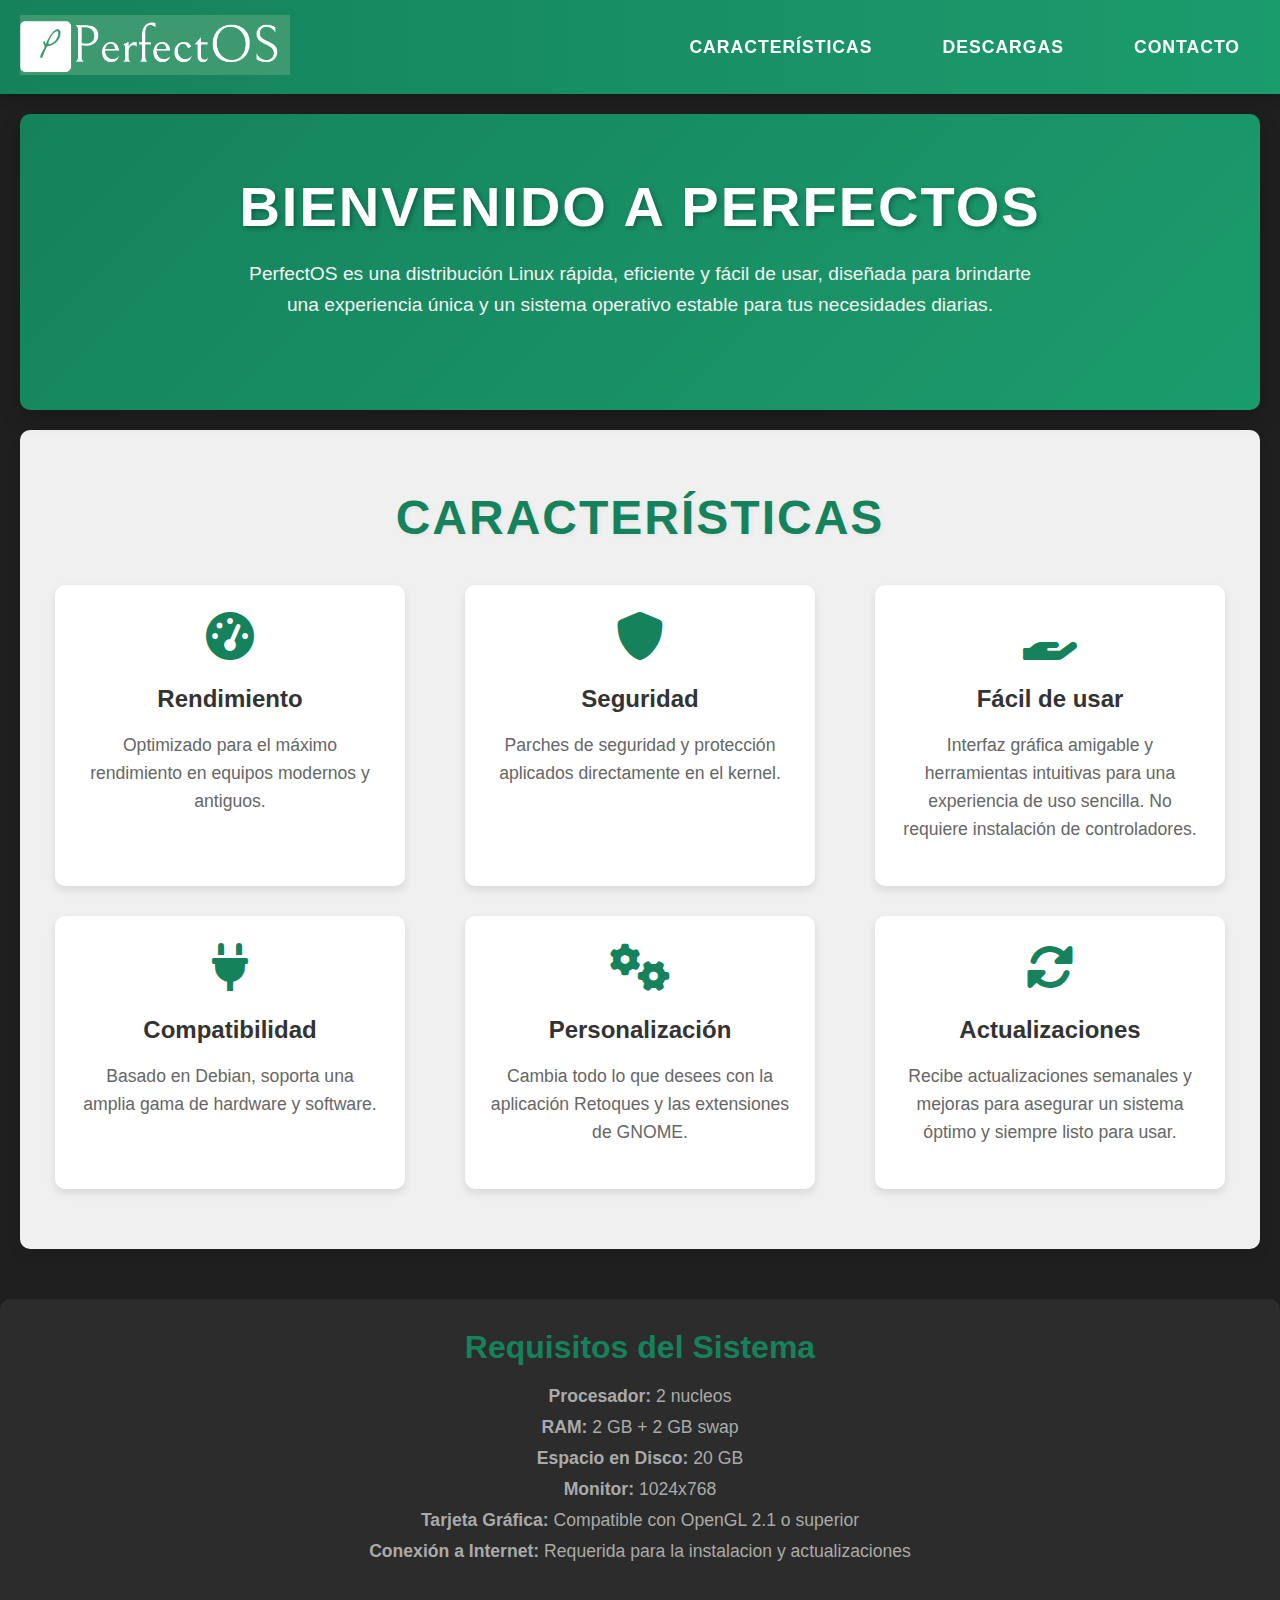
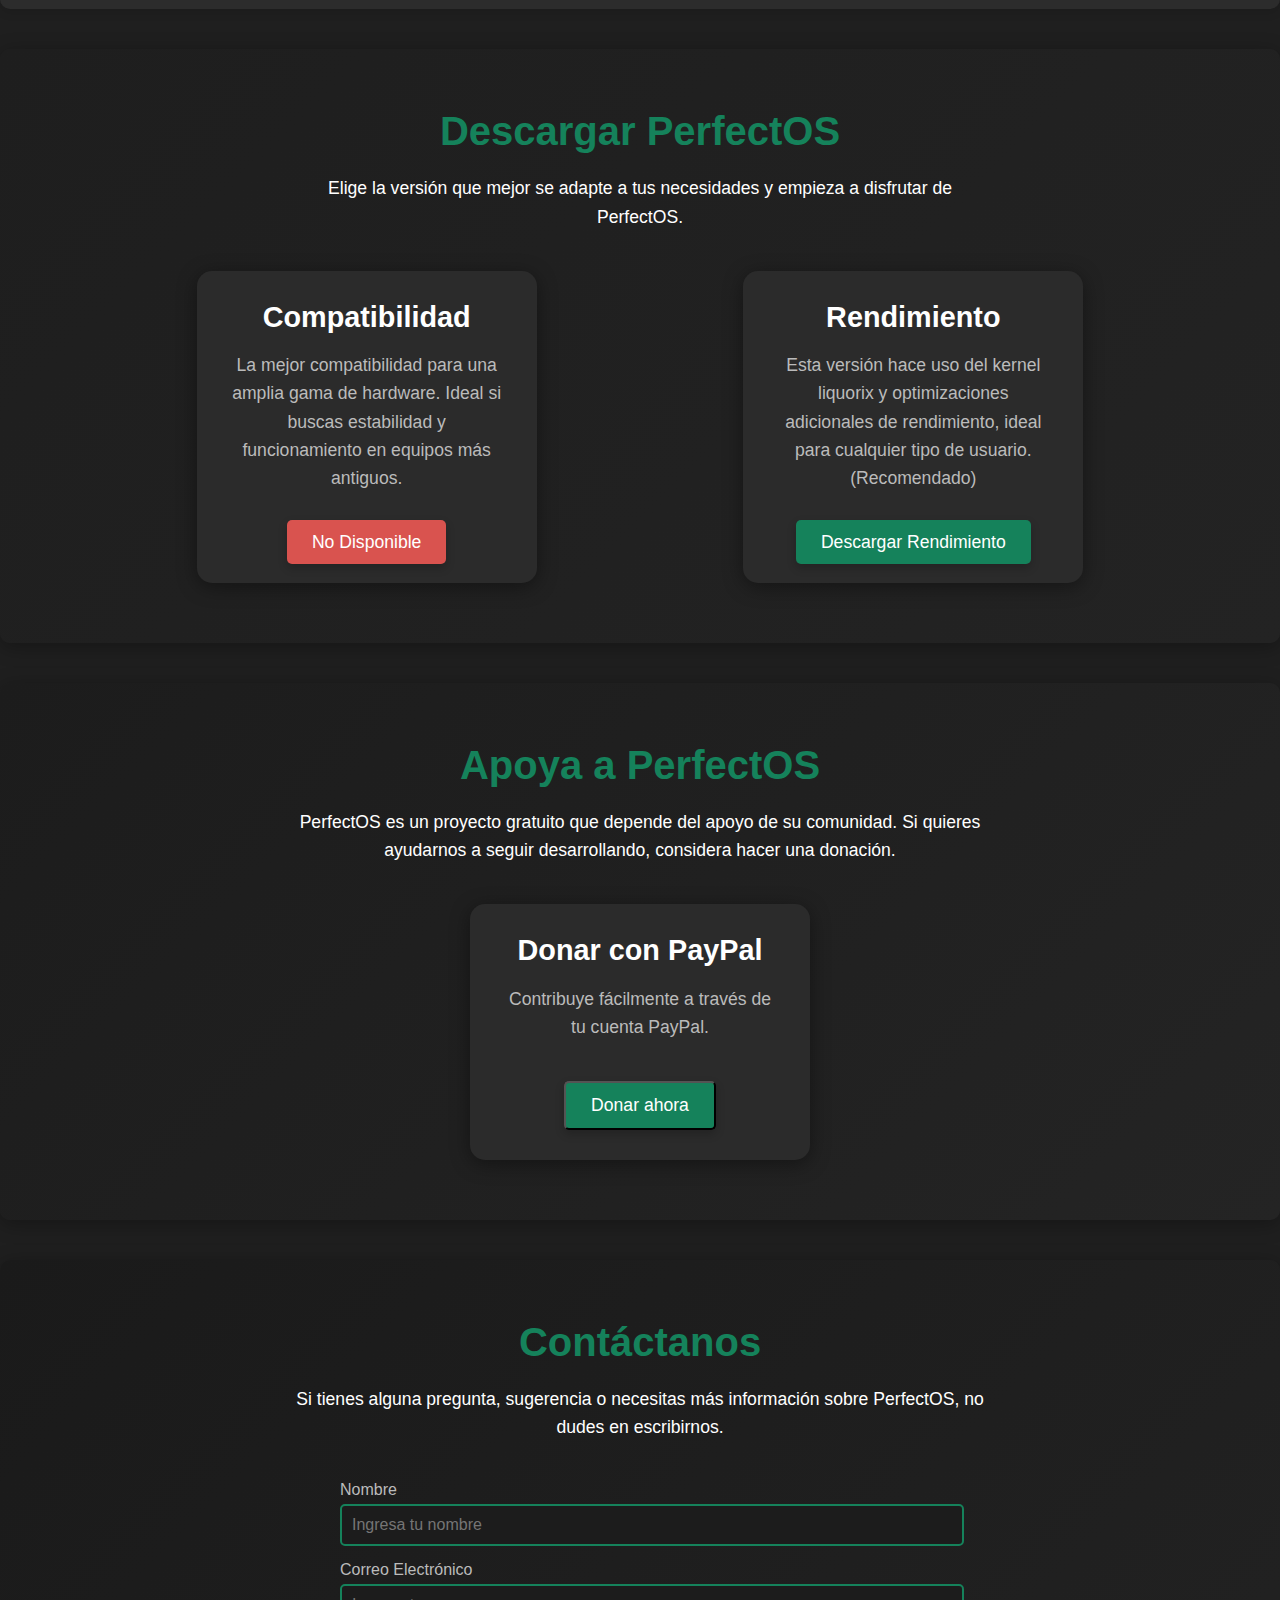
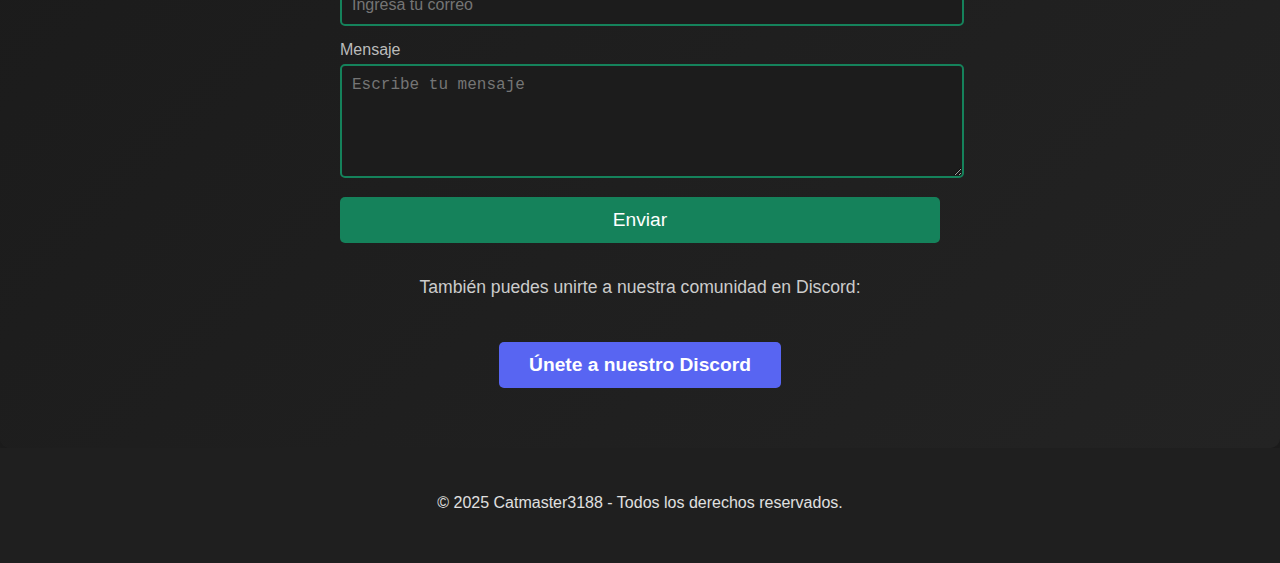
==== index.html @ 62517c88 "Add files via upload" ====
<!DOCTYPE html>
<html lang="es">
<head>
    <meta charset="UTF-8">
    <meta name="viewport" content="width=device-width, initial-scale=1.0">
    <meta name="description" content="PerfectOS, una distribución Linux rápida, eficiente y amigable con el usuario.">
    <title>PerfectOS</title>
    <link rel="stylesheet" href="styles.css"> <!-- Aquí va tu CSS personalizado -->
    <link rel="icon" href="images/logo.png" type="image/png">
    <link rel="stylesheet" href="https://cdnjs.cloudflare.com/ajax/libs/font-awesome/6.0.0-beta3/css/all.min.css">
</head>
<body>
    <header>
        <div class="logo">
            <img src="images/WebLogo.png" alt="Logo PerfectOS">
        </div>
        <nav>
            <ul>
                <li><a href="#caracteristicas">Características</a></li>
                <li><a href="#descargas">Descargas</a></li>
                <li><a href="#contacto">Contacto</a></li>
            </ul>
        </nav>
    </header>    
    
    <!-- Bienvenida -->
    <section id="bienvenida">
        <h1>Bienvenido a PerfectOS</h1>
        <p>PerfectOS es una distribución Linux rápida, eficiente y fácil de usar, diseñada para brindarte una experiencia única y un sistema operativo estable para tus necesidades diarias.</p>
    </section>

    <!-- Sección Características -->
    <section id="caracteristicas">
        <h2>Características</h2>
        <div class="feature-cards">
            <div class="feature-card">
                <div class="feature-icon">
                    <i class="fas fa-tachometer-alt"></i>
                </div>
                <h3>Rendimiento</h3>
                <p>Optimizado para el máximo rendimiento en equipos modernos y antiguos.</p>
            </div>
            <div class="feature-card">
                <div class="feature-icon">
                    <i class="fas fa-shield-alt"></i>
                </div>
                <h3>Seguridad</h3>
                <p>Parches de seguridad y protección aplicados directamente en el kernel.</p>
            </div>
            <div class="feature-card">
                <div class="feature-icon">
                    <i class="fas fa-hand-holding"></i>
                </div>
                <h3>Fácil de usar</h3>
                <p>Interfaz gráfica amigable y herramientas intuitivas para una experiencia de uso sencilla. No requiere instalación de controladores.</p>
            </div>
            <div class="feature-card">
                <div class="feature-icon">
                    <i class="fas fa-plug"></i>
                </div>
                <h3>Compatibilidad</h3>
                <p>Basado en Debian, soporta una amplia gama de hardware y software.</p>
            </div>
            <div class="feature-card">
                <div class="feature-icon">
                    <i class="fas fa-cogs"></i>
                </div>
                <h3>Personalización</h3>
                <p>Cambia todo lo que desees con la aplicación Retoques y las extensiones de GNOME.</p>
            </div>
            <div class="feature-card">
                <div class="feature-icon">
                    <i class="fas fa-sync-alt"></i>
                </div>
                <h3>Actualizaciones</h3>
                <p>Recibe actualizaciones semanales y mejoras para asegurar un sistema óptimo y siempre listo para usar.</p>
            </div>
        </div>
    </section>

    <!-- Especificaciones del Sistema -->
    <section class="system-specs">
        <h3>Requisitos del Sistema</h3>
        <ul>
            <li><strong>Procesador:</strong> 2 nucleos </li>
            <li><strong>RAM:</strong> 2 GB + 2 GB swap</li>
            <li><strong>Espacio en Disco:</strong> 20 GB </li>
            <li><strong>Monitor:</strong> 1024x768 </li>
            <li><strong>Tarjeta Gráfica:</strong> Compatible con OpenGL 2.1 o superior</li>
            <li><strong>Conexión a Internet:</strong> Requerida para la instalacion y actualizaciones</li>
        </ul>
    </section>

    <!-- Descargas -->
    <section id="descargas">
        <h2>Descargar PerfectOS</h2>
        <p>Elige la versión que mejor se adapte a tus necesidades y empieza a disfrutar de PerfectOS.</p>
        
        <div class="download-versions">
            <div class="download-card">
                <h3>Compatibilidad</h3>
                <p>La mejor compatibilidad para una amplia gama de hardware. Ideal si buscas estabilidad y funcionamiento en equipos más antiguos.</p>
                <a href="#" class="btn-download not-available">No Disponible</a>
            </div>
            
            <div class="download-card">
                <h3>Rendimiento</h3>
                <p>Esta versión hace uso del kernel liquorix y optimizaciones adicionales de rendimiento, ideal para cualquier tipo de usuario. (Recomendado)</p>
                <a href="https://www.mediafire.com/file/pmlpqith1m47rfa/PerfectSystemBook_amd64_2024-09-03_1111.iso/file" class="btn-download">Descargar Rendimiento</a>
            </div>
        </div>
    </section>

    <!-- Sección de Donaciones -->
    <section id="donaciones">
        <h2>Apoya a PerfectOS</h2>
        <p>PerfectOS es un proyecto gratuito que depende del apoyo de su comunidad. Si quieres ayudarnos a seguir desarrollando, considera hacer una donación.</p>
        
        <div class="donation-options">
            <div class="donation-card">
                <h3>Donar con PayPal</h3>
                <p>Contribuye fácilmente a través de tu cuenta PayPal.</p>
                <!-- Botón de donación de PayPal -->
                <form action="https://www.paypal.com/donate" method="post" target="_top">
                    <input type="hidden" name="business" value="trujillomayajuanfelipe@gmail.com"> <!-- Reemplaza con tu correo de PayPal -->
                    <input type="hidden" name="item_name" value="Donación para PerfectOS">
                    <input type="hidden" name="currency_code" value="USD">
                    <input type="submit" value="Donar ahora" class="btn-donate">
                </form>
            </div>
        </div>
    </section>

    <!-- Sección de Contacto -->
    <section id="contacto">
        <h2>Contáctanos</h2>
        <p>Si tienes alguna pregunta, sugerencia o necesitas más información sobre PerfectOS, no dudes en escribirnos.</p>
        
        <!-- Formulario de contacto -->
        <div class="contact-form">
            <form id="contactForm" action="enviar_correo.php" method="POST">
                <div class="form-group">
                    <label for="name">Nombre</label>
                    <input type="text" id="name" name="name" placeholder="Ingresa tu nombre" required>
                </div>
                <div class="form-group">
                    <label for="email">Correo Electrónico</label>
                    <input type="email" id="email" name="email" placeholder="Ingresa tu correo" required>
                </div>
                <div class="form-group">
                    <label for="message">Mensaje</label>
                    <textarea id="message" name="message" placeholder="Escribe tu mensaje" rows="5" required></textarea>
                </div>
                <button type="submit" class="btn-submit">Enviar</button>
            </form>
        </div>

        <!-- Invitación al Discord -->
        <div class="discord-invite">
            <p>También puedes unirte a nuestra comunidad en Discord:</p>
            <a href="https://discord.gg/BYG88wMrNF" class="btn-discord" target="_blank">Únete a nuestro Discord</a>
        </div>
    </section>

    <!-- Footer -->
    <footer>
        <p>&copy; 2025 Catmaster3188 - Todos los derechos reservados.</p>
    </footer>
</body>
</html>
---- styles.css ----
/* General */
body {
    font-family: 'Arial', sans-serif;
    margin: 0;
    padding: 0;
    background-color: #1f1f1f;
    color: #e0e0e0;
}

a {
    text-decoration: none;
    color: #00b140;
}

h1, h2, h3 {
    margin: 0;
    padding: 0;
}

/* Header */
header {
    background: linear-gradient(90deg, #15825b, #1b9c6d); /* Degradado usando el color del logo */
    padding: 15px 20px;
    display: flex;
    justify-content: space-between;
    align-items: center;
    box-shadow: 0 4px 10px rgba(0, 0, 0, 0.2);
    position: sticky;
    top: 0;
    z-index: 1000;
}

header .logo img {
    height: 60px;
    transition: transform 0.3s ease;
}

header .logo img:hover {
    transform: scale(1.1); /* Efecto al pasar el mouse sobre el logo */
}

nav ul {
    list-style: none;
    display: flex;
    align-items: center;
    margin: 0;
    padding: 0;
}

nav ul li {
    margin-left: 30px;
    position: relative;
}

nav ul li a {
    font-size: 1.1em;
    font-weight: bold;
    color: white;
    padding: 10px 20px;
    border-radius: 5px;
    text-transform: uppercase;
    letter-spacing: 1px;
    transition: all 0.3s ease;
    display: inline-block;
}

/* Efecto hover para los enlaces */
nav ul li a:hover {
    background-color: #ffffff;
    color: #15825b; /* Color verde del logo */
    box-shadow: 0 4px 8px rgba(0, 0, 0, 0.2);
    transform: translateY(-3px);
}

/* Efecto active para los enlaces */
nav ul li a.active {
    background-color: #1b9c6d;
    color: white;
    box-shadow: 0 4px 8px rgba(0, 0, 0, 0.2);
    transform: translateY(-3px);
}

/* Menú desplegable (si es necesario) */
nav ul li:hover .dropdown-menu {
    display: block;
}

/* Estilos del menú desplegable */
nav ul li .dropdown-menu {
    display: none;
    position: absolute;
    top: 100%;
    left: 0;
    background-color: #232323;
    min-width: 150px;
    border-radius: 5px;
    box-shadow: 0 4px 8px rgba(0, 0, 0, 0.2);
    padding: 10px;
    z-index: 999;
}

nav ul li .dropdown-menu a {
    display: block;
    color: white;
    padding: 10px;
    font-size: 1em;
    border-radius: 5px;
    transition: all 0.3s ease;
}

nav ul li .dropdown-menu a:hover {
    background-color: #15825b; /* Color verde del logo */
    color: white;
}

/* Agregar un efecto de transición a todo el header */
header {
    transition: all 0.3s ease;
}

/* Al hacer scroll, el header puede cambiar de color */
body.scrolled header {
    background: linear-gradient(90deg, #15825b, #1b9c6d); /* Colores complementarios */
}


/* Sección Bienvenida */
#bienvenida {
    background: linear-gradient(135deg, #15825b, #1b9c6d); /* Fondo degradado con el verde del logo */
    color: white;
    padding: 60px 20px;
    text-align: center;
    border-radius: 10px;
    box-shadow: 0 8px 20px rgba(0, 0, 0, 0.2);
    margin: 20px auto;
    max-width: 1200px;
    position: relative;
}

#bienvenida::before {
    content: "";
    position: absolute;
    top: 0;
    left: 0;
    right: 0;
    bottom: 0;
    background-image: url('images/welcome-bg.jpg'); /* Asegúrate de tener una imagen atractiva de fondo */
    background-size: cover;
    background-position: center;
    filter: blur(8px);
    border-radius: 10px;
    z-index: -1;
}

#bienvenida h1 {
    font-size: 3.5em;
    font-weight: 700;
    margin-bottom: 20px;
    letter-spacing: 2px;
    text-transform: uppercase;
    color: #ffffff;
    text-shadow: 2px 2px 5px rgba(0, 0, 0, 0.3);
}

#bienvenida p {
    font-size: 1.2em;
    line-height: 1.6;
    max-width: 800px;
    margin: 0 auto;
    color: #f4f4f4;
    margin-bottom: 30px;
}

#bienvenida .btn-download {
    padding: 15px 30px;
    font-size: 1.2em;
    font-weight: bold;
    color: white;
    background-color: #15825b; /* Verde acorde con el logo */
    border: none;
    border-radius: 50px;
    text-transform: uppercase;
    letter-spacing: 1px;
    cursor: pointer;
    transition: all 0.3s ease;
    box-shadow: 0 6px 15px rgba(0, 0, 0, 0.1);
    text-decoration: none;
}

#bienvenida .btn-download:hover {
    background-color: #1b9c6d; /* Cambio de color en el hover */
    transform: translateY(-5px);
    box-shadow: 0 8px 20px rgba(0, 0, 0, 0.2);
}

#bienvenida .btn-download:active {
    background-color: #15825b;
    transform: translateY(2px);
    box-shadow: none;
}


/* Sección Características */
#caracteristicas {
    background-color: #f0f0f0; /* Fondo más suave y claro */
    padding: 60px 20px;
    text-align: center;
    border-radius: 10px;
    box-shadow: 0 6px 12px rgba(0, 0, 0, 0.1); /* Sombra más suave */
    margin: 20px auto;
    max-width: 1200px;
}

#caracteristicas h2 {
    font-size: 3em;
    font-weight: 700;
    margin-bottom: 40px;
    color: #15825b; /* Color del logo (verde) */
    text-transform: uppercase;
    letter-spacing: 2px;
    text-shadow: 2px 2px 5px rgba(0, 0, 0, 0.05); /* Sombra sutil */
}

/* Contenedor de las tarjetas */
.feature-cards {
    display: grid;
    grid-template-columns: repeat(auto-fill, minmax(280px, 1fr));
    gap: 30px;
    justify-items: center;
}

/* Estilo de las tarjetas */
.feature-card {
    background-color: #ffffff; /* Fondo blanco suave */
    padding: 25px;
    border-radius: 10px;
    box-shadow: 0 6px 12px rgba(0, 0, 0, 0.05); /* Sombra suave */
    text-align: center;
    transition: transform 0.3s ease, box-shadow 0.3s ease;
    max-width: 300px;
}

.feature-card:hover {
    transform: translateY(-10px);
    box-shadow: 0 6px 15px rgba(0, 0, 0, 0.1); /* Sombras más suaves al hacer hover */
}

/* Estilo para los iconos */
.feature-icon {
    font-size: 3em;
    color: #15825b; /* Verde del logo */
    margin-bottom: 20px;
    transition: color 0.3s ease;
}

.feature-card:hover .feature-icon {
    color: #1b9c6d; /* Verde más claro al hacer hover */
}

.feature-card h3 {
    font-size: 1.5em;
    font-weight: 600;
    color: #333;
    margin-bottom: 15px;
}

.feature-card p {
    font-size: 1.1em;
    color: #666; /* Gris suave */
    line-height: 1.6;
}

/* Mejoras en el hover */
.feature-card:hover h3,
.feature-card:hover p {
    color: #333; /* Color de texto más oscuro al hacer hover */
}

/* Ajustes de color para el hover de las tarjetas */
.feature-card:hover {
    background-color: #f8f8f8; /* Fondo ligeramente más gris en el hover */
}

/* Sombra general más suave */
.feature-card {
    box-shadow: 0 4px 8px rgba(0, 0, 0, 0.1);
}

.feature-card:hover {
    box-shadow: 0 8px 20px rgba(0, 0, 0, 0.15);
}


/* Especificaciones del sistema */
.system-specs {
    margin-top: 50px;
    background-color: #2c2c2c;
    padding: 30px;
    border-radius: 10px;
    text-align: center;
    box-shadow: 0 4px 10px rgba(0, 0, 0, 0.1);
}

.system-specs h3 {
    font-size: 2rem;
    margin-bottom: 20px;
    color: #15825b;
}

.system-specs ul {
    list-style: none;
    padding: 0;
    color: #aaa;
    font-size: 1.1rem;
}

.system-specs ul li {
    margin-bottom: 10px;
}

/* Sección Descargas */
#descargas {
    background: linear-gradient(135deg, #1e1e1e, #232323);
    color: #fff;
    padding: 60px 20px;
    text-align: center;
    border-radius: 10px;
    margin-top: 40px;
    box-shadow: 0 4px 20px rgba(0, 0, 0, 0.3);
}

#descargas h2 {
    font-size: 2.5rem;
    margin-bottom: 20px;
    color: #15825b;
    font-family: 'Roboto', sans-serif;
}

#descargas p {
    font-size: 1.1rem;
    margin-bottom: 40px;
    max-width: 700px;
    margin-left: auto;
    margin-right: auto;
    line-height: 1.6;
}

/* Contenedor de versiones de descarga */
.download-versions {
    display: flex;
    justify-content: space-evenly;
    gap: 30px;
    flex-wrap: wrap;
    margin-top: 30px;
}

/* Tarjetas de descarga */
.download-card {
    background-color: #2b2b2b;
    border-radius: 15px;
    padding: 30px;
    width: 280px;
    box-shadow: 0 4px 20px rgba(0, 0, 0, 0.4);
    text-align: center;
    transition: all 0.3s ease-in-out;
    position: relative;
    overflow: hidden;
}

.download-card:hover {
    transform: translateY(-10px);
    box-shadow: 0 8px 25px rgba(0, 0, 0, 0.5);
    background-color: #15825b;
}

.download-card h3 {
    font-size: 1.8rem;
    color: #fff;
    margin-bottom: 15px;
}

.download-card p {
    font-size: 1rem;
    margin-bottom: 15px;
    color: #bbb;
}

.download-card .btn-download {
    background-color: #15825b;
    color: #fff;
    font-size: 1.1rem;
    padding: 12px 25px;
    border-radius: 5px;
    text-decoration: none;
    transition: background-color 0.3s ease;
    box-shadow: 0 4px 10px rgba(0, 0, 0, 0.2);
}

.download-card .btn-download:hover {
    background-color: #0d5f47;
}

.download-card .btn-download:active {
    transform: scale(0.98);
}

/* Iconos dentro de las tarjetas */
.card-icon {
    font-size: 3rem;
    color: #15825b;
    margin-bottom: 15px;
    background-color: #1a1a1a;
    padding: 20px;
    border-radius: 50%;
    width: 80px;
    height: 80px;
    margin-left: auto;
    margin-right: auto;
    display: flex;
    justify-content: center;
    align-items: center;
    position: absolute;
    top: -40px;
    left: 50%;
    transform: translateX(-50%);
}

/* Animación de entrada de la tarjeta */
.download-card {
    animation: fadeInUp 0.6s ease-out;
}

@keyframes fadeInUp {
    0% {
        opacity: 0;
        transform: translateY(50px);
    }
    100% {
        opacity: 1;
        transform: translateY(0);
    }
}

/* Botón "No Disponible" */
.btn-download.not-available {
    background-color: #d9534f; /* Rojo */
    color: #fff;
    cursor: not-allowed; /* Indica que no es interactivo */
    pointer-events: none; /* Desactiva la funcionalidad del enlace */
}

.btn-download.not-available:hover {
    background-color: #c9302c; /* Rojo más oscuro al pasar el mouse */
}




/* Sección Donaciones */
#donaciones {
    background: linear-gradient(135deg, #1c1c1c, #242424);
    color: #fff;
    padding: 60px 20px;
    text-align: center;
    border-radius: 10px;
    margin-top: 40px;
    box-shadow: 0 4px 20px rgba(0, 0, 0, 0.3);
}

#donaciones h2 {
    font-size: 2.5rem;
    margin-bottom: 20px;
    color: #15825b;
    font-family: 'Roboto', sans-serif;
}

#donaciones p {
    font-size: 1.1rem;
    margin-bottom: 40px;
    max-width: 700px;
    margin-left: auto;
    margin-right: auto;
    line-height: 1.6;
}

/* Opciones de donación */
.donation-options {
    display: flex;
    justify-content: center;
    gap: 30px;
    flex-wrap: wrap;
}

/* Tarjetas de donación */
.donation-card {
    background-color: #2b2b2b;
    border-radius: 15px;
    padding: 30px;
    width: 280px;
    box-shadow: 0 4px 20px rgba(0, 0, 0, 0.4);
    text-align: center;
    transition: all 0.3s ease-in-out;
    position: relative;
    overflow: hidden;
}

.donation-card:hover {
    transform: translateY(-10px);
    box-shadow: 0 8px 25px rgba(0, 0, 0, 0.5);
    background-color: #15825b;
}

.donation-card h3 {
    font-size: 1.8rem;
    color: #fff;
    margin-bottom: 15px;
}

.donation-card p {
    font-size: 1rem;
    margin-bottom: 15px;
    color: #bbb;
}

.donation-card .btn-donate {
    background-color: #15825b;
    color: #fff;
    font-size: 1.1rem;
    padding: 12px 25px;
    border-radius: 5px;
    text-decoration: none;
    transition: background-color 0.3s ease;
    box-shadow: 0 4px 10px rgba(0, 0, 0, 0.2);
}

.donation-card .btn-donate:hover {
    background-color: #0d5f47;
}

.donation-card .btn-donate:active {
    transform: scale(0.98);
}



/* Sección Contacto */
#contacto {
    background: linear-gradient(135deg, #1a1a1a, #232323);
    color: #fff;
    padding: 60px 20px;
    text-align: center;
    border-radius: 10px;
    margin-top: 40px;
    box-shadow: 0 4px 20px rgba(0, 0, 0, 0.3);
}

#contacto h2 {
    font-size: 2.5rem;
    color: #15825b;
    margin-bottom: 20px;
}

#contacto p {
    font-size: 1.1rem;
    margin-bottom: 40px;
    max-width: 700px;
    margin-left: auto;
    margin-right: auto;
    line-height: 1.6;
}

/* Formulario de contacto */
.contact-form {
    max-width: 600px;
    margin: 0 auto 30px;
}

.contact-form form {
    display: flex;
    flex-direction: column;
    gap: 15px;
}

.form-group label {
    font-size: 1rem;
    margin-bottom: 5px;
    color: #bbb;
    text-align: left;
    display: block;
}

.form-group input,
.form-group textarea {
    width: 100%;
    padding: 10px;
    border: 2px solid #15825b;
    border-radius: 5px;
    background-color: #1c1c1c;
    color: #fff;
    font-size: 1rem;
    transition: border-color 0.3s ease;
}

.form-group input:focus,
.form-group textarea:focus {
    border-color: #0d5f47;
}

.btn-submit {
    background-color: #15825b;
    color: #fff;
    padding: 12px 25px;
    border-radius: 5px;
    font-size: 1.2rem;
    cursor: pointer;
    border: none;
    transition: background-color 0.3s ease;
}

.btn-submit:hover {
    background-color: #0d5f47;
}

/* Invitación al Discord */
.discord-invite {
    margin-top: 30px;
}

.discord-invite p {
    font-size: 1.1rem;
    margin-bottom: 15px;
    color: #ccc;
}

.btn-discord {
    background-color: #5865f2;
    color: #fff;
    padding: 12px 30px;
    border-radius: 5px;
    text-decoration: none;
    font-size: 1.2rem;
    font-weight: bold;
    transition: background-color 0.3s ease;
    display: inline-block;
}

.btn-discord:hover {
    background-color: #4752c4;
}


/* Footer */
footer {
    background-color: #1f1f1f;
    color: #e0e0e0;
    padding: 30px 20px;
    text-align: center;
}

footer ul {
    list-style: none;
    padding: 0;
}

/* Responsividad */

/* Pantallas medianas (tablets y dispositivos similares) */
@media (max-width: 1120px) {
    nav ul {
        display: none;
        flex-direction: column;
        background-color: #222;
        position: absolute;
        top: 60px;
        right: 0;
        width: 100%;
        padding: 20px;
        box-shadow: 0 4px 8px rgba(0, 0, 0, 0.3);
        z-index: 999;
    }

    nav ul.show {
        display: flex;
    }

    nav ul li {
        text-align: center;
        padding: 15px 0;
    }

    nav ul li a {
        font-size: 1.2em;
        color: #fff;
        text-decoration: none;
        transition: color 0.3s ease;
    }

    nav ul li a:hover {
        color: #15825b;
    }

    #bienvenida h1 {
        font-size: 2em;
    }

    #bienvenida p {
        font-size: 1em;
    }

    .feature-cards {
        grid-template-columns: 1fr 1fr;
    }

    .system-specs {
        flex-direction: column;
        gap: 15px;
    }

    .system-spec-card {
        max-width: 90%;
    }

    .contact-card form {
        width: 100%;
    }
}
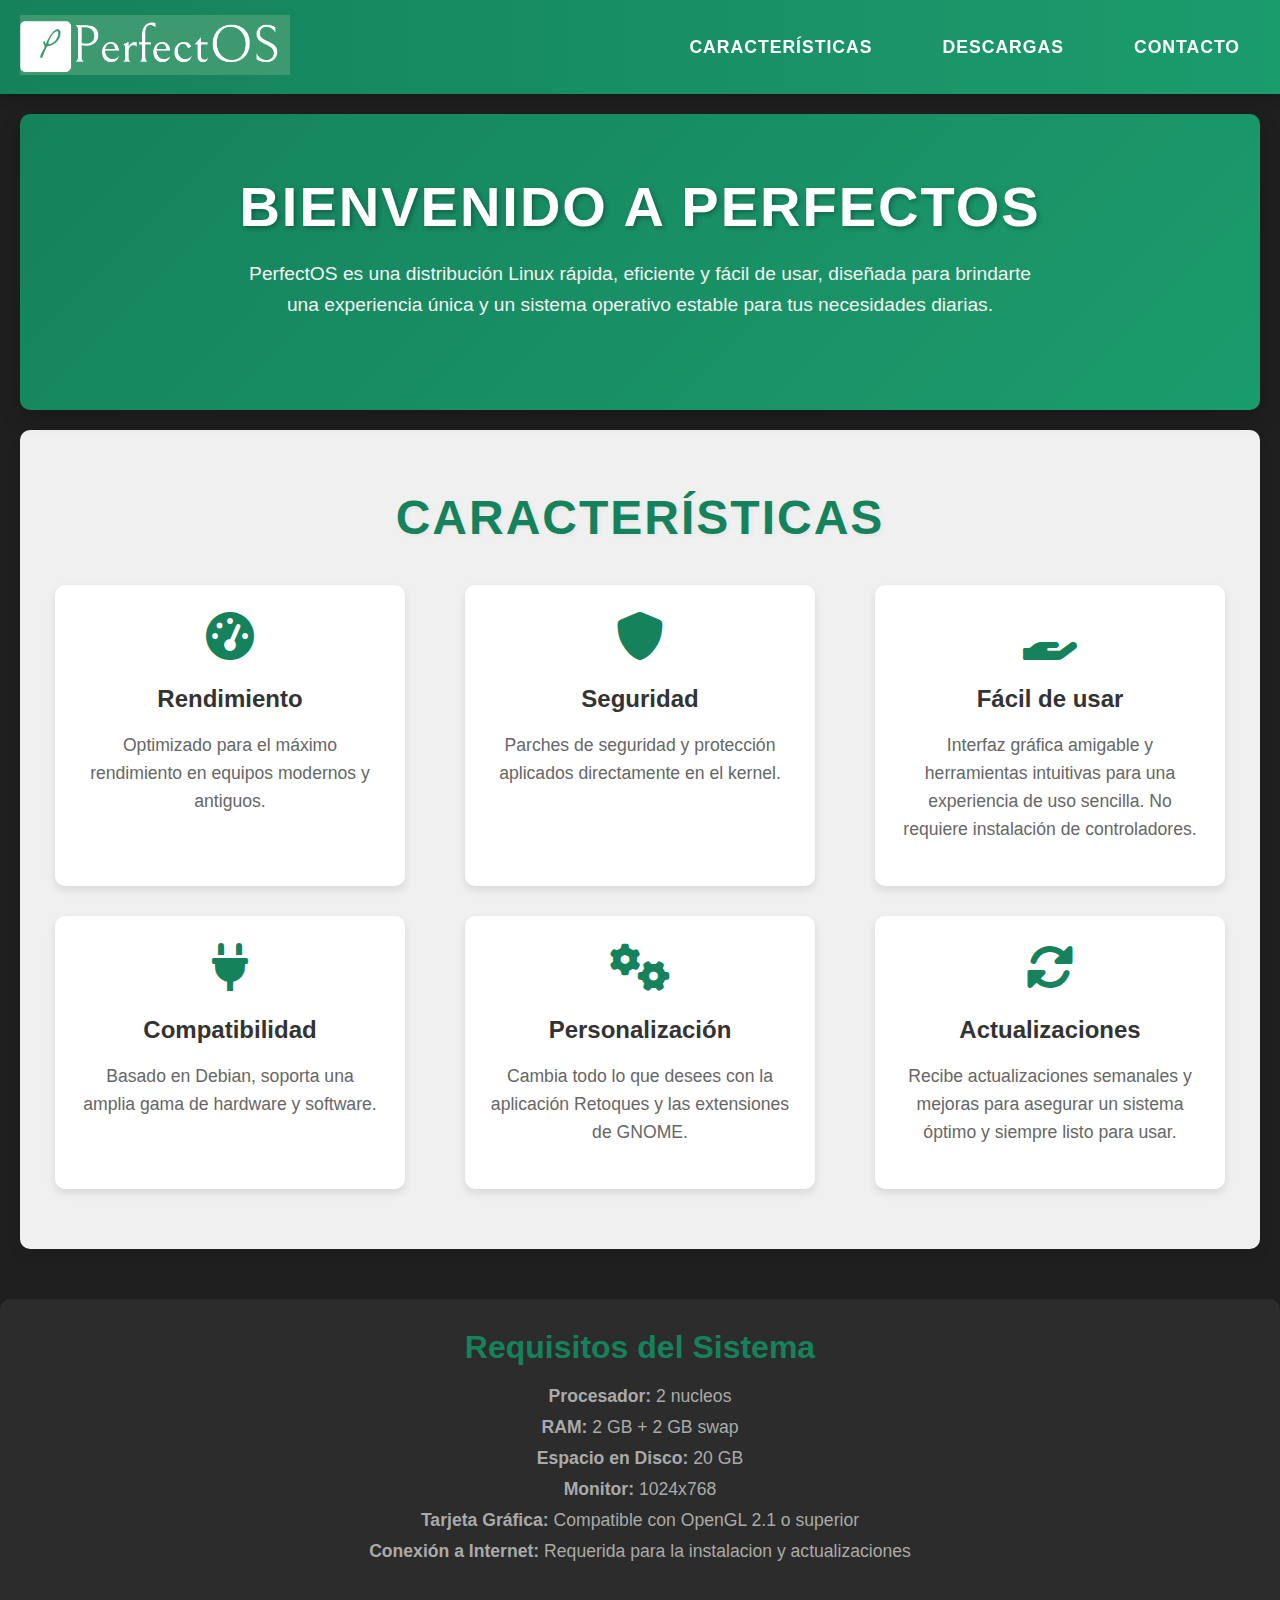
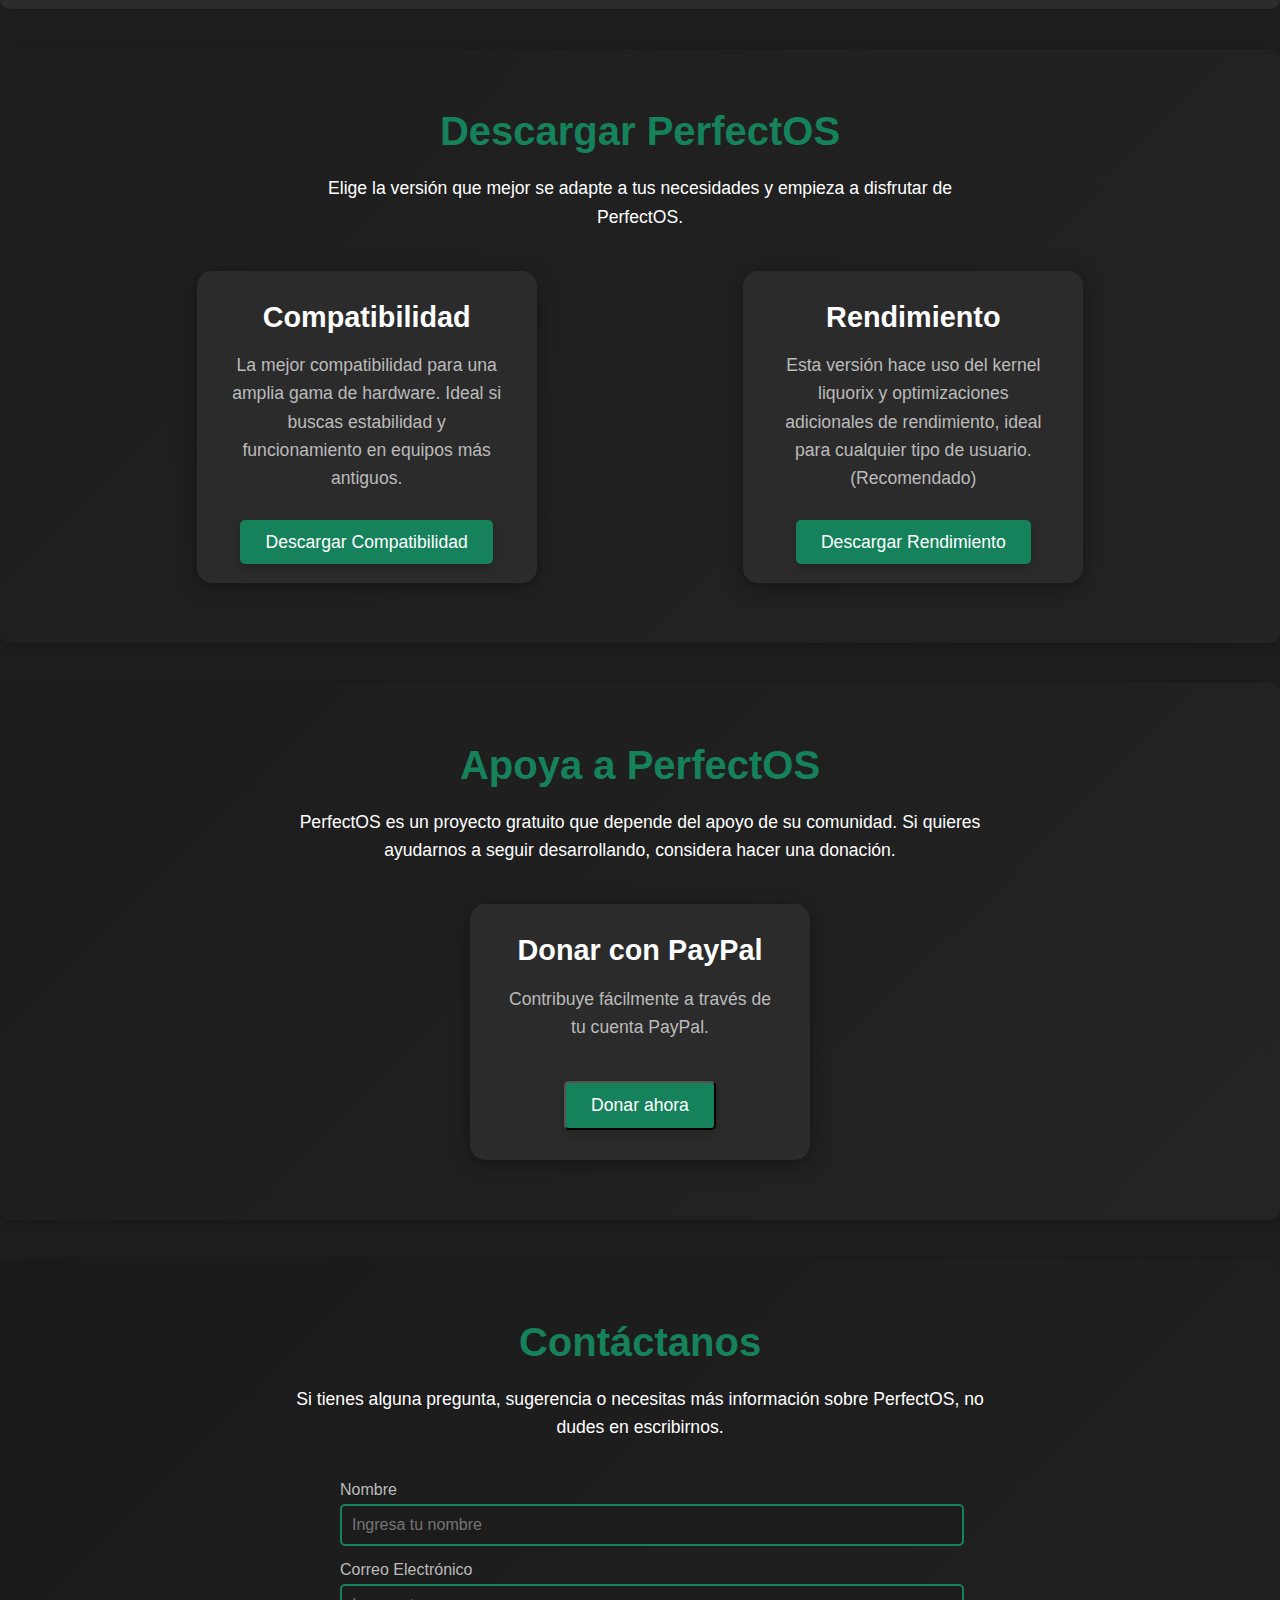
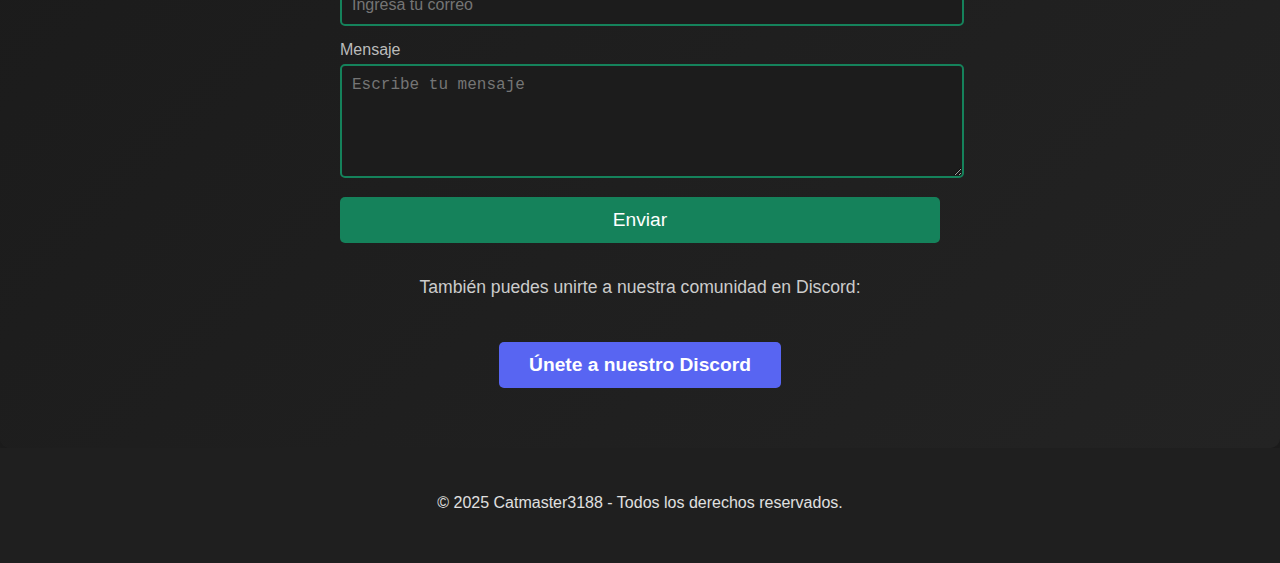
==== commit e433a4fc: "Update index.html" ====
--- a/index.html
+++ b/index.html
@@ -100,7 +100,7 @@
             <div class="download-card">
                 <h3>Compatibilidad</h3>
                 <p>La mejor compatibilidad para una amplia gama de hardware. Ideal si buscas estabilidad y funcionamiento en equipos más antiguos.</p>
-                <a href="#" class="btn-download not-available">No Disponible</a>
+                <a href="https://www.mediafire.com/file/hzts28518foqwys/PerfectSystemBook_amd64_2025-01-16_1843.iso/file" class="btn-download">Descargar Compatibilidad</a>
             </div>
             
             <div class="download-card">
@@ -167,4 +167,4 @@
         <p>&copy; 2025 Catmaster3188 - Todos los derechos reservados.</p>
     </footer>
 </body>
-</html>+</html>
